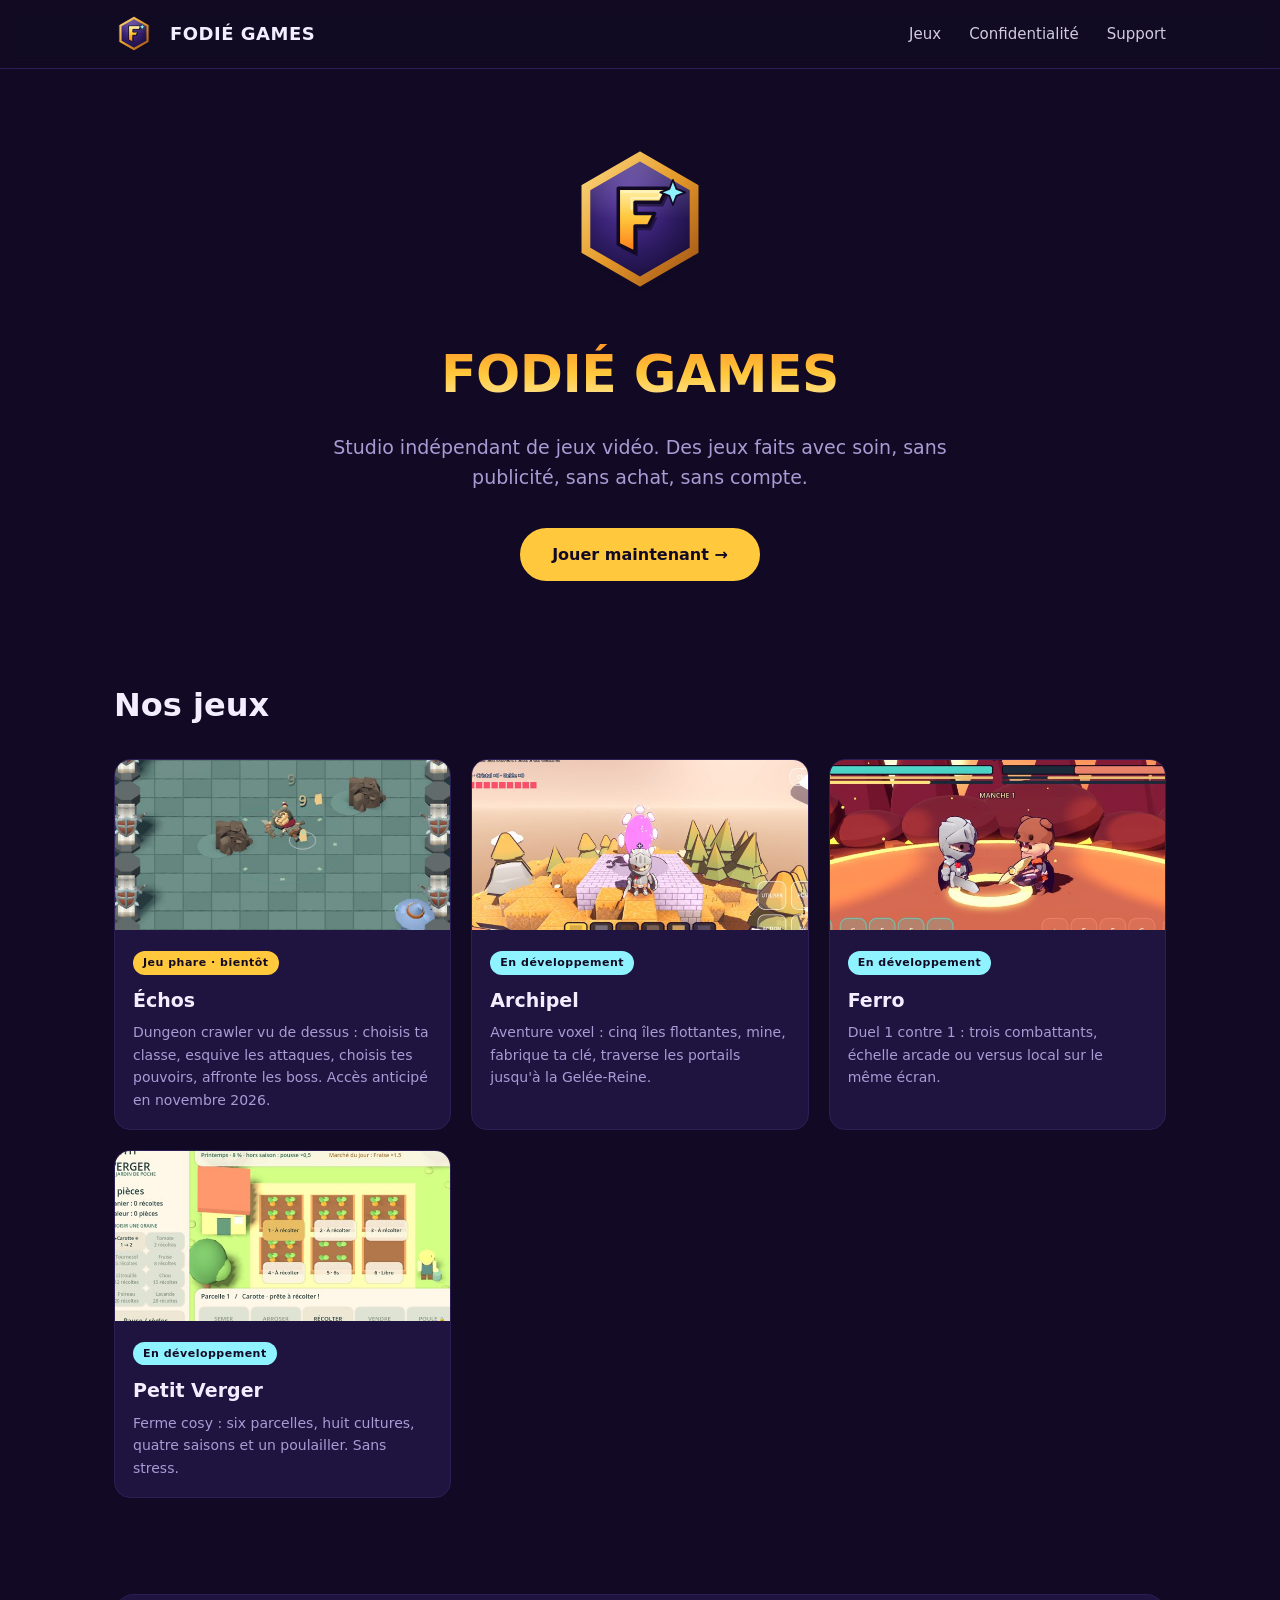
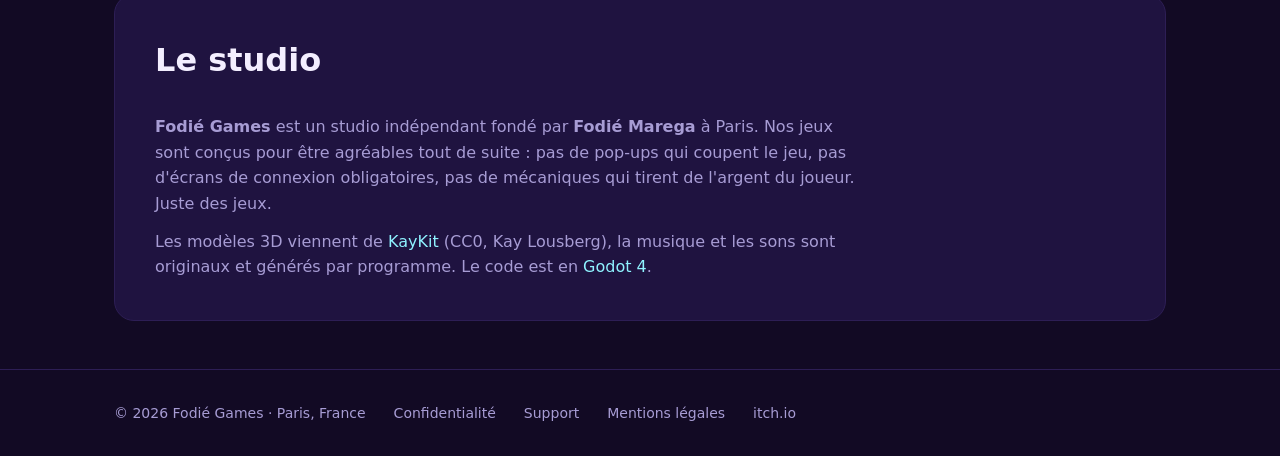
==== index.html @ 28f0f531 "Initial site: home, privacy, support, legal notice" ====
<!doctype html>
<html lang="fr">
<head>
<meta charset="utf-8">
<meta name="viewport" content="width=device-width,initial-scale=1">
<meta name="theme-color" content="#120a24">
<meta name="description" content="Fodié Games — studio indépendant. Jeux gratuits à jouer dans le navigateur, sur PC et bientôt sur mobile.">
<meta property="og:title" content="Fodié Games">
<meta property="og:description" content="Studio indépendant. Jeux gratuits sur navigateur, PC et mobile.">
<meta property="og:image" content="fodie-logo.svg">
<link rel="icon" href="fodie-emblem.svg">
<title>Fodié Games</title>
<link rel="stylesheet" href="style.css">
</head>
<body>
<header><div class="wrap">
  <img src="fodie-emblem.svg" alt="">
  <b>FODIÉ GAMES</b>
  <nav>
    <a href="#jeux">Jeux</a>
    <a href="confidentialite.html">Confidentialité</a>
    <a href="support.html">Support</a>
  </nav>
</div></header>

<section class="hero">
  <img src="fodie-emblem.svg" alt="Logo Fodié Games">
  <h1>FODIÉ GAMES</h1>
  <p>Studio indépendant de jeux vidéo. Des jeux faits avec soin, sans publicité, sans achat, sans compte.</p>
  <a class="cta" href="https://nutsuasq.itch.io/fodie-games">Jouer maintenant →</a>
</section>

<div class="wrap">

<section id="jeux">
<h2>Nos jeux</h2>
<div class="games">

  <article class="game">
    <img src="covers/echos.jpg" alt="">
    <div class="body">
      <span class="tag">Jeu phare · bientôt</span>
      <h3>Échos</h3>
      <p>Dungeon crawler vu de dessus : choisis ta classe, esquive les attaques, choisis tes pouvoirs, affronte les boss. Accès anticipé en novembre 2026.</p>
    </div>
  </article>

  <article class="game">
    <img src="covers/archipel.jpg" alt="">
    <div class="body">
      <span class="tag soon">En développement</span>
      <h3>Archipel</h3>
      <p>Aventure voxel : cinq îles flottantes, mine, fabrique ta clé, traverse les portails jusqu'à la Gelée-Reine.</p>
    </div>
  </article>

  <article class="game">
    <img src="covers/combat-horizontal.jpg" alt="">
    <div class="body">
      <span class="tag soon">En développement</span>
      <h3>Ferro</h3>
      <p>Duel 1 contre 1 : trois combattants, échelle arcade ou versus local sur le même écran.</p>
    </div>
  </article>

  <article class="game">
    <img src="covers/farming.jpg" alt="">
    <div class="body">
      <span class="tag soon">En développement</span>
      <h3>Petit Verger</h3>
      <p>Ferme cosy : six parcelles, huit cultures, quatre saisons et un poulailler. Sans stress.</p>
    </div>
  </article>

</div>
</section>

<section class="studio">
  <h2>Le studio</h2>
  <p><strong>Fodié Games</strong> est un studio indépendant fondé par <strong>Fodié Marega</strong> à Paris. Nos jeux sont conçus pour être agréables tout de suite : pas de pop-ups qui coupent le jeu, pas d'écrans de connexion obligatoires, pas de mécaniques qui tirent de l'argent du joueur. Juste des jeux.</p>
  <p>Les modèles 3D viennent de <a href="https://kaylousberg.com">KayKit</a> (CC0, Kay Lousberg), la musique et les sons sont originaux et générés par programme. Le code est en <a href="https://godotengine.org">Godot 4</a>.</p>
</section>

</div>

<footer><div class="wrap">
  <div>© 2026 Fodié Games · Paris, France</div>
  <a href="confidentialite.html">Confidentialité</a>
  <a href="support.html">Support</a>
  <a href="mentions.html">Mentions légales</a>
  <a href="https://nutsuasq.itch.io/fodie-games">itch.io</a>
</div></footer>

</body>
</html>
---- style.css ----
:root{--bg:#120a24;--panel:#1f1340;--ink:#f3eeff;--mute:#a79cd4;--gold:#ffc83d;--accent:#8ff3ff;--line:#2d1e55}
*{box-sizing:border-box;margin:0;padding:0}
html,body{background:var(--bg);color:var(--ink);font-family:system-ui,-apple-system,"Segoe UI",Roboto,sans-serif;line-height:1.6;-webkit-font-smoothing:antialiased}
a{color:var(--accent);text-decoration:none}
a:hover{text-decoration:underline}
header{position:sticky;top:0;background:rgba(18,10,36,.9);backdrop-filter:blur(8px);border-bottom:1px solid var(--line);z-index:10}
.wrap{max-width:1100px;margin:0 auto;padding:0 24px}
header .wrap{display:flex;align-items:center;gap:16px;padding:14px 24px}
header img{height:40px}
header b{font-size:18px;letter-spacing:.5px}
header nav{margin-left:auto;display:flex;gap:28px;font-size:15px}
header nav a{color:var(--ink);opacity:.85}
.hero{padding:72px 24px 48px;text-align:center}
.hero img{width:160px;margin-bottom:24px}
.hero h1{font-size:52px;font-weight:800;letter-spacing:-.5px;background:linear-gradient(180deg,#ff8a1f,#ffc83d,#fff6c8);-webkit-background-clip:text;background-clip:text;color:transparent}
.hero p{color:var(--mute);font-size:19px;max-width:620px;margin:16px auto 0}
.hero .cta{margin-top:32px;display:inline-block;background:var(--gold);color:#120a24;font-weight:700;padding:14px 32px;border-radius:999px;border:3px solid #120a24}
section{padding:48px 0}
h2{font-size:32px;font-weight:700;margin-bottom:28px;color:var(--ink)}
.games{display:grid;grid-template-columns:repeat(auto-fit,minmax(260px,1fr));gap:20px}
.game{background:var(--panel);border:1px solid var(--line);border-radius:16px;overflow:hidden;transition:transform .15s}
.game:hover{transform:translateY(-4px)}
.game img{width:100%;height:170px;object-fit:cover;display:block}
.game .body{padding:18px}
.game h3{font-size:19px;margin-bottom:6px;color:var(--ink)}
.game .tag{display:inline-block;background:var(--gold);color:#120a24;font-size:11px;font-weight:700;padding:3px 10px;border-radius:999px;margin-bottom:10px;letter-spacing:.5px}
.game .tag.soon{background:#8ff3ff}
.game p{color:var(--mute);font-size:14px}
.studio{background:var(--panel);border-radius:20px;padding:40px;margin:48px 0;border:1px solid var(--line)}
.studio p{color:var(--mute);margin-top:12px;max-width:700px}
footer{border-top:1px solid var(--line);margin-top:48px;padding:32px 24px;color:var(--mute);font-size:14px}
footer .wrap{display:flex;gap:28px;flex-wrap:wrap;align-items:center}
footer a{color:var(--mute)}
.content{padding:32px 24px 48px;max-width:720px;margin:0 auto}
.content h1{font-size:36px;margin:24px 0 20px}
.content h2{font-size:22px;margin:32px 0 12px}
.content p{color:#ded5f5;margin-bottom:14px}
.content ul{color:#ded5f5;margin:12px 0 18px 28px}
.content li{margin-bottom:6px}
.content .meta{color:var(--mute);font-size:14px;margin-bottom:24px}
@media (max-width:640px){.hero h1{font-size:38px}.hero p{font-size:16px}header nav{gap:14px;font-size:13px}.studio{padding:24px}}
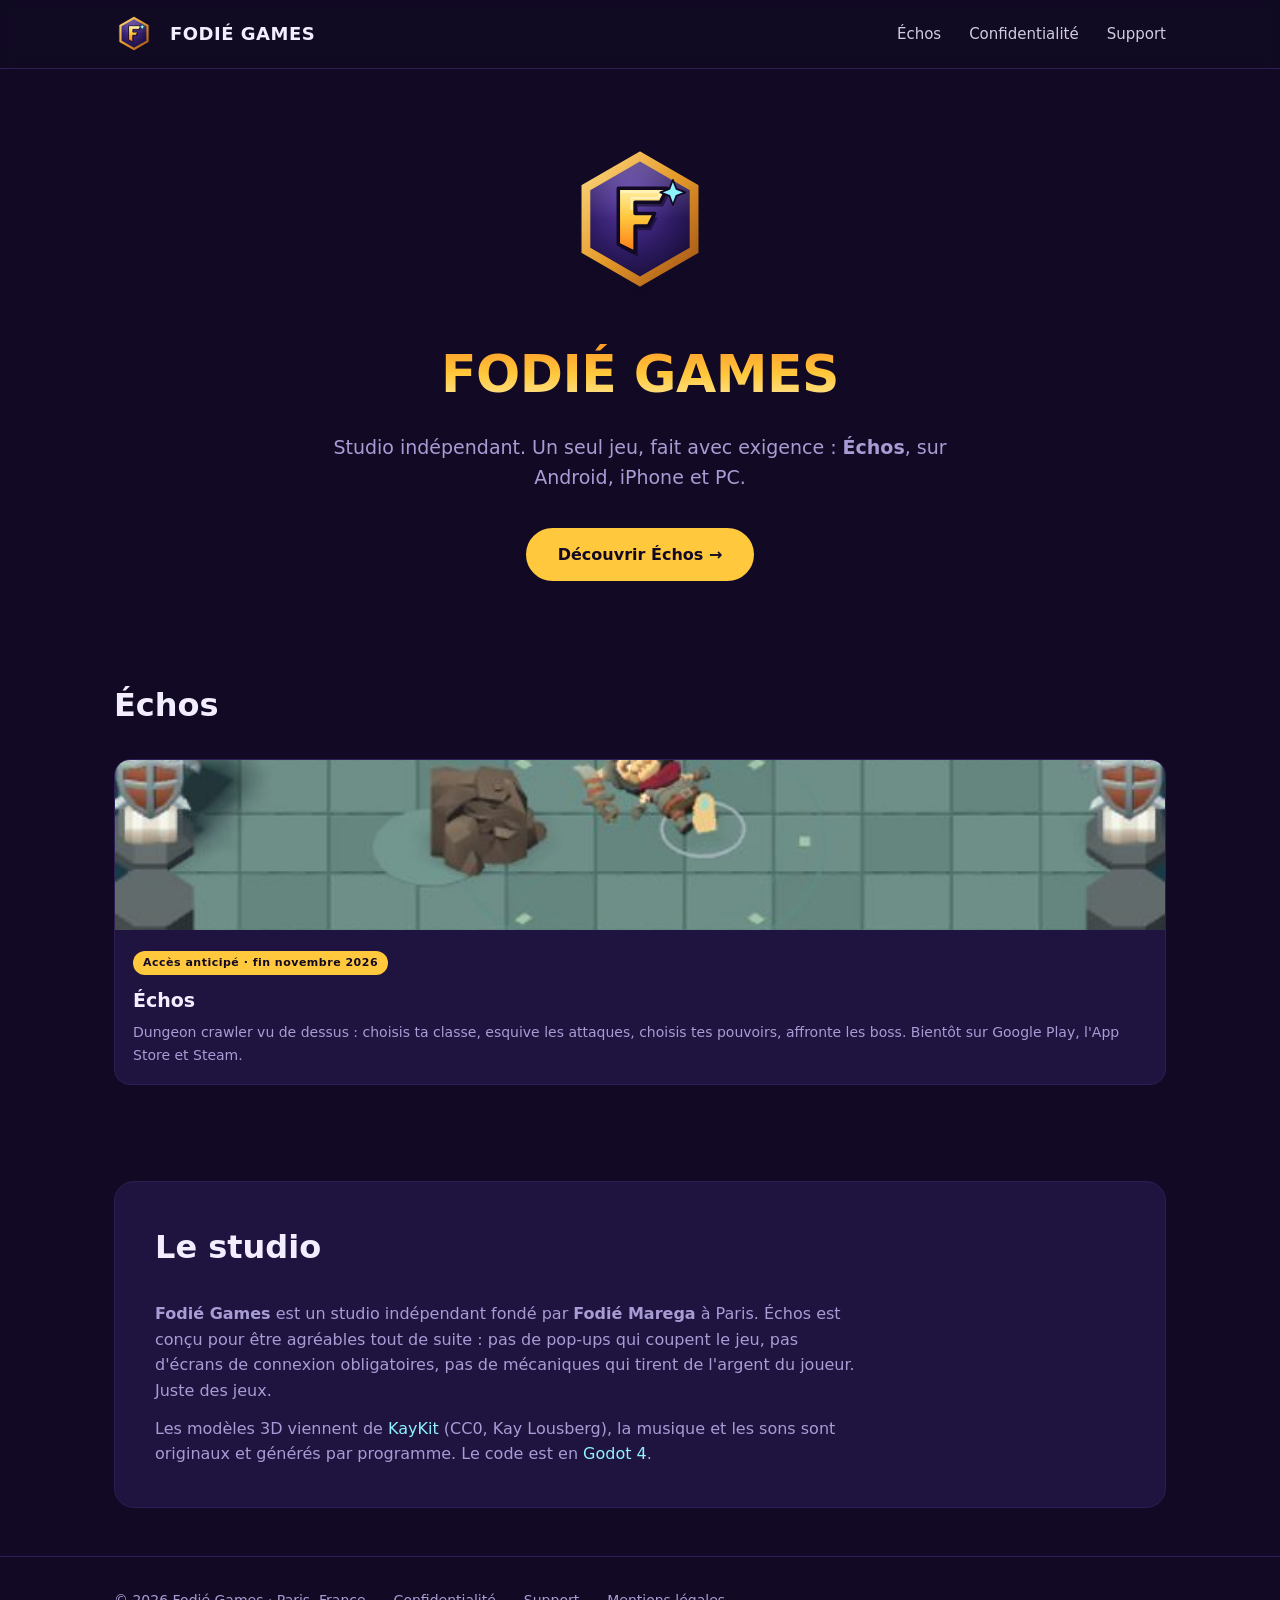
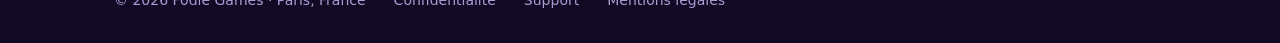
==== commit ef46a3ba: "Present only Échos, drop itch.io links" ====
--- a/index.html
+++ b/index.html
@@ -17,7 +17,7 @@
   <img src="fodie-emblem.svg" alt="">
   <b>FODIÉ GAMES</b>
   <nav>
-    <a href="#jeux">Jeux</a>
+    <a href="#jeux">Échos</a>
     <a href="confidentialite.html">Confidentialité</a>
     <a href="support.html">Support</a>
   </nav>
@@ -26,58 +26,34 @@
 <section class="hero">
   <img src="fodie-emblem.svg" alt="Logo Fodié Games">
   <h1>FODIÉ GAMES</h1>
-  <p>Studio indépendant de jeux vidéo. Des jeux faits avec soin, sans publicité, sans achat, sans compte.</p>
-  <a class="cta" href="https://nutsuasq.itch.io/fodie-games">Jouer maintenant →</a>
+  <p>Studio indépendant. Un seul jeu, fait avec exigence : <strong>Échos</strong>, sur Android, iPhone et PC.</p>
+  <a class="cta" href="#jeux">Découvrir Échos →</a>
 </section>
 
 <div class="wrap">
 
 <section id="jeux">
-<h2>Nos jeux</h2>
+<h2>Échos</h2>
 <div class="games">
 
   <article class="game">
     <img src="covers/echos.jpg" alt="">
     <div class="body">
-      <span class="tag">Jeu phare · bientôt</span>
+      <span class="tag">Accès anticipé · fin novembre 2026</span>
       <h3>Échos</h3>
-      <p>Dungeon crawler vu de dessus : choisis ta classe, esquive les attaques, choisis tes pouvoirs, affronte les boss. Accès anticipé en novembre 2026.</p>
+      <p>Dungeon crawler vu de dessus : choisis ta classe, esquive les attaques, choisis tes pouvoirs, affronte les boss. Bientôt sur Google Play, l'App Store et Steam.</p>
     </div>
   </article>
 
-  <article class="game">
-    <img src="covers/archipel.jpg" alt="">
-    <div class="body">
-      <span class="tag soon">En développement</span>
-      <h3>Archipel</h3>
-      <p>Aventure voxel : cinq îles flottantes, mine, fabrique ta clé, traverse les portails jusqu'à la Gelée-Reine.</p>
-    </div>
-  </article>
 
-  <article class="game">
-    <img src="covers/combat-horizontal.jpg" alt="">
-    <div class="body">
-      <span class="tag soon">En développement</span>
-      <h3>Ferro</h3>
-      <p>Duel 1 contre 1 : trois combattants, échelle arcade ou versus local sur le même écran.</p>
-    </div>
-  </article>
 
-  <article class="game">
-    <img src="covers/farming.jpg" alt="">
-    <div class="body">
-      <span class="tag soon">En développement</span>
-      <h3>Petit Verger</h3>
-      <p>Ferme cosy : six parcelles, huit cultures, quatre saisons et un poulailler. Sans stress.</p>
-    </div>
-  </article>
 
 </div>
 </section>
 
 <section class="studio">
   <h2>Le studio</h2>
-  <p><strong>Fodié Games</strong> est un studio indépendant fondé par <strong>Fodié Marega</strong> à Paris. Nos jeux sont conçus pour être agréables tout de suite : pas de pop-ups qui coupent le jeu, pas d'écrans de connexion obligatoires, pas de mécaniques qui tirent de l'argent du joueur. Juste des jeux.</p>
+  <p><strong>Fodié Games</strong> est un studio indépendant fondé par <strong>Fodié Marega</strong> à Paris. Échos est conçu pour être agréables tout de suite : pas de pop-ups qui coupent le jeu, pas d'écrans de connexion obligatoires, pas de mécaniques qui tirent de l'argent du joueur. Juste des jeux.</p>
   <p>Les modèles 3D viennent de <a href="https://kaylousberg.com">KayKit</a> (CC0, Kay Lousberg), la musique et les sons sont originaux et générés par programme. Le code est en <a href="https://godotengine.org">Godot 4</a>.</p>
 </section>
 
@@ -88,7 +64,6 @@
   <a href="confidentialite.html">Confidentialité</a>
   <a href="support.html">Support</a>
   <a href="mentions.html">Mentions légales</a>
-  <a href="https://nutsuasq.itch.io/fodie-games">itch.io</a>
 </div></footer>
 
 </body>
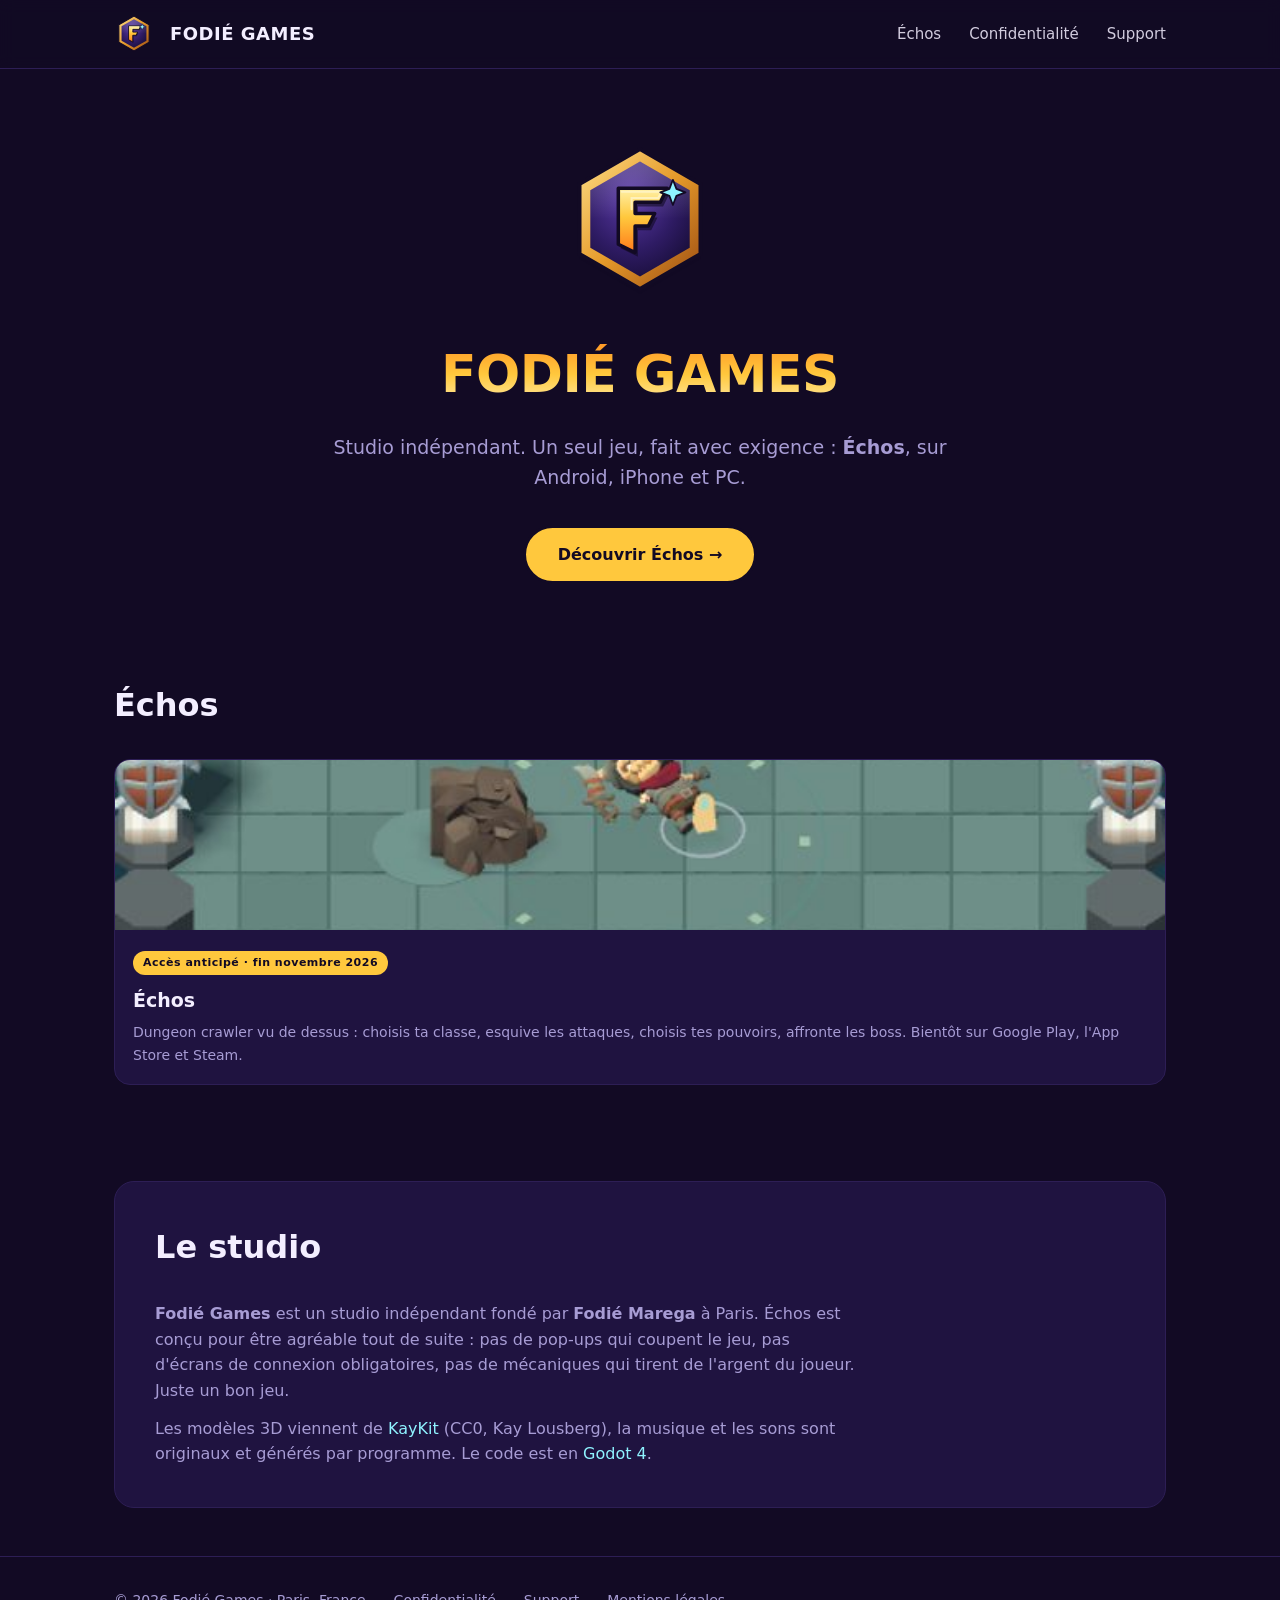
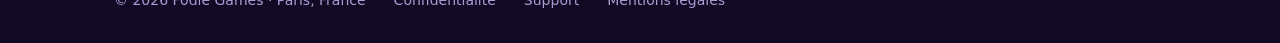
==== commit f8a2ee29: "Wording fixes" ====
--- a/index.html
+++ b/index.html
@@ -53,7 +53,7 @@
 
 <section class="studio">
   <h2>Le studio</h2>
-  <p><strong>Fodié Games</strong> est un studio indépendant fondé par <strong>Fodié Marega</strong> à Paris. Échos est conçu pour être agréables tout de suite : pas de pop-ups qui coupent le jeu, pas d'écrans de connexion obligatoires, pas de mécaniques qui tirent de l'argent du joueur. Juste des jeux.</p>
+  <p><strong>Fodié Games</strong> est un studio indépendant fondé par <strong>Fodié Marega</strong> à Paris. Échos est conçu pour être agréable tout de suite : pas de pop-ups qui coupent le jeu, pas d'écrans de connexion obligatoires, pas de mécaniques qui tirent de l'argent du joueur. Juste un bon jeu.</p>
   <p>Les modèles 3D viennent de <a href="https://kaylousberg.com">KayKit</a> (CC0, Kay Lousberg), la musique et les sons sont originaux et générés par programme. Le code est en <a href="https://godotengine.org">Godot 4</a>.</p>
 </section>
 
